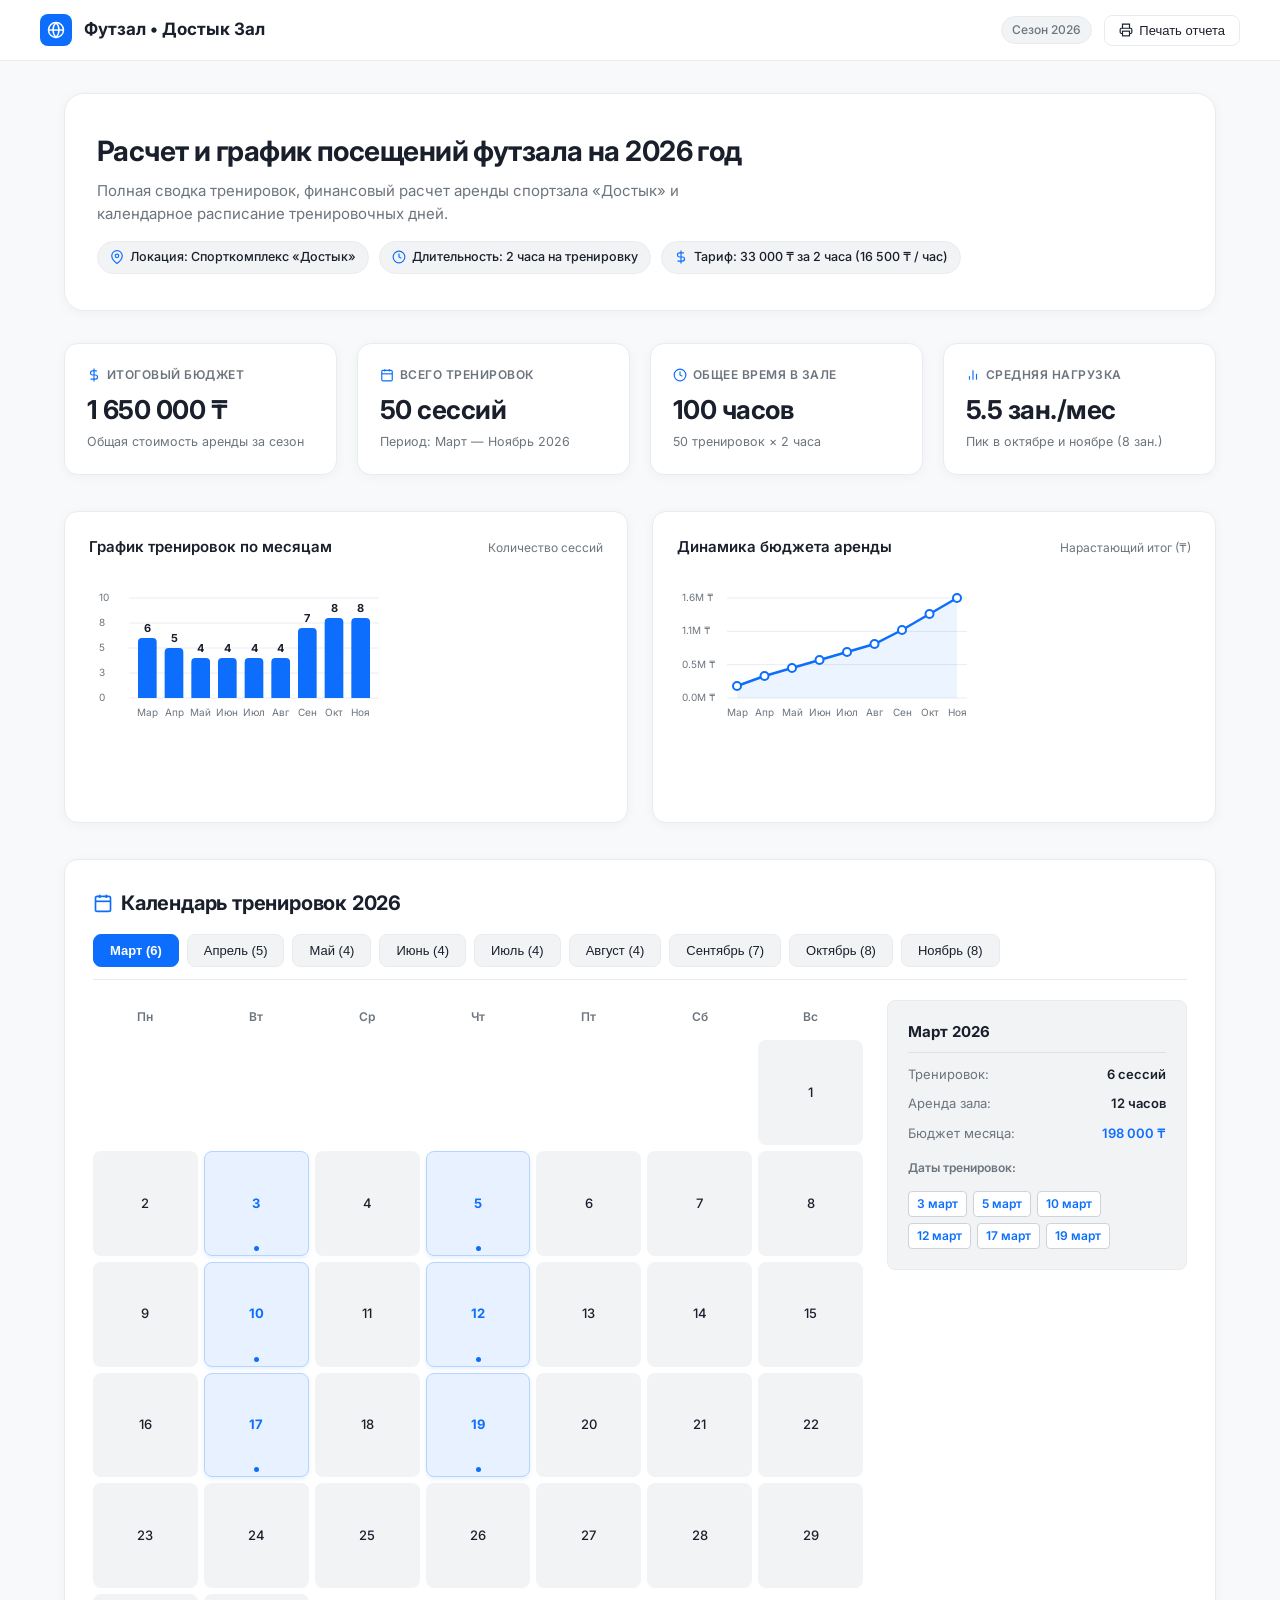
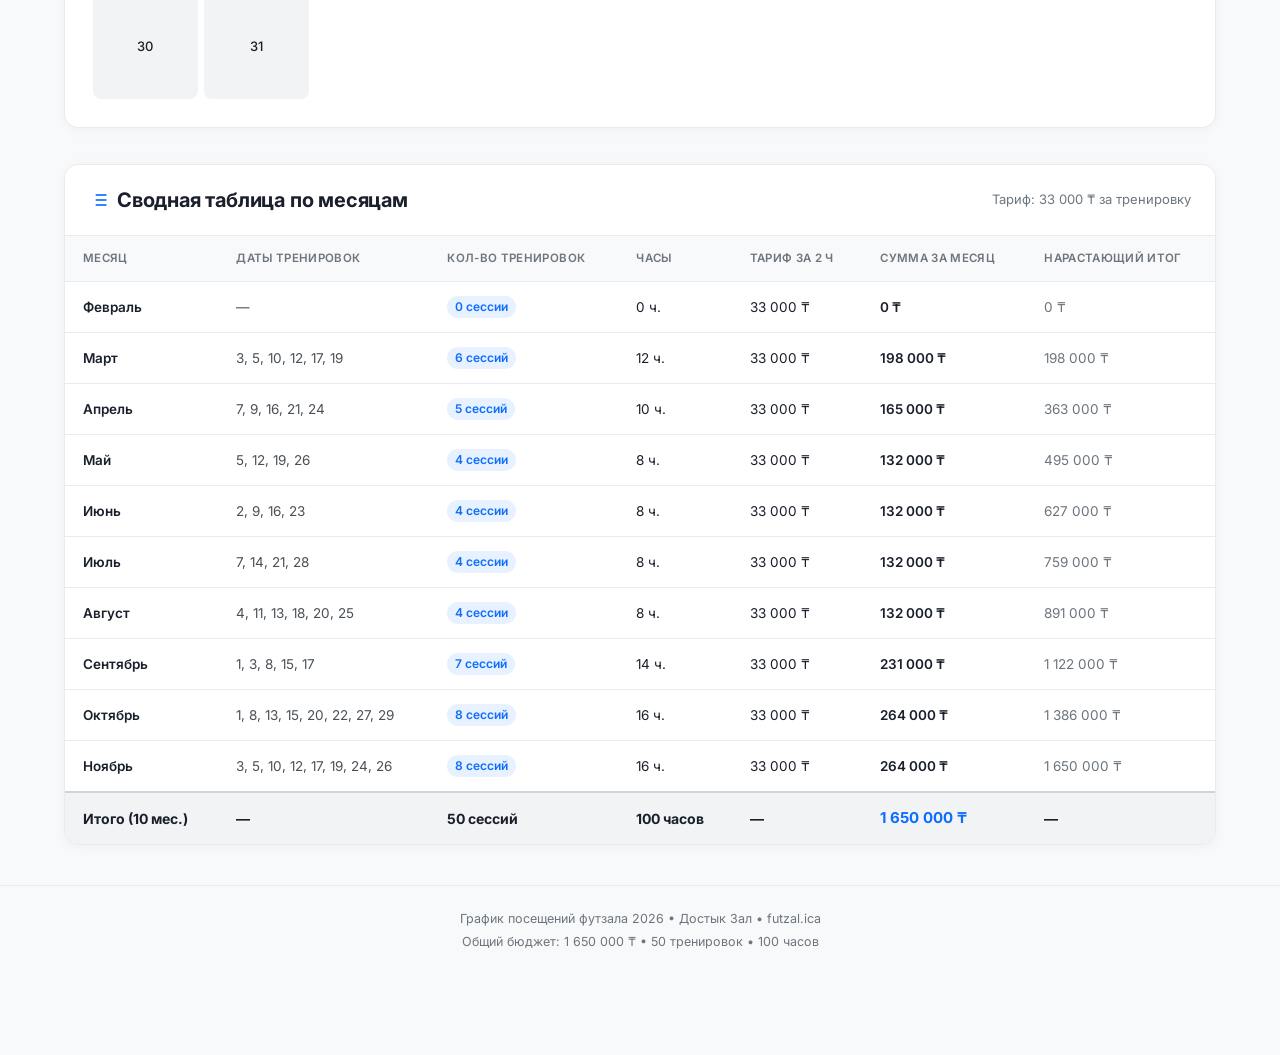
==== futzal-ica/index.html @ 817868c6 "feat: deploy futzal-ica dashboard and add real-time agent workload telemetry" ====
<!DOCTYPE html>
<html lang="ru">
<head>
  <meta charset="UTF-8">
  <meta name="viewport" content="width=device-width, initial-scale=1.0">
  <title>График и бюджет футзала • Зал «Достык» 2026</title>
  <link rel="preconnect" href="https://fonts.googleapis.com">
  <link rel="preconnect" href="https://fonts.gstatic.com" crossorigin>
  <link href="https://fonts.googleapis.com/css2?family=Inter:wght@400;500;600;700&display=swap" rel="stylesheet">
  <style>
    :root {
      --bg-page: #f8f9fa;
      --bg-card: #ffffff;
      --bg-subtle: #f1f3f5;
      --text-main: #1a1f2c;
      --text-muted: #6c757d;
      --border-color: #e9ecef;
      --accent-blue: #0d6efd;
      --accent-blue-hover: #0b5ed7;
      --accent-emerald: #198754;
      --accent-amber: #fd7e14;
      --radius-sm: 8px;
      --radius-md: 14px;
      --radius-lg: 20px;
      --shadow-card: 0 2px 12px rgba(0, 0, 0, 0.04);
      --shadow-hover: 0 8px 24px rgba(0, 0, 0, 0.08);
    }

    * {
      box-sizing: border-box;
      margin: 0;
      padding: 0;
    }

    body {
      font-family: 'Inter', -apple-system, BlinkMacSystemFont, "Segoe UI", Roboto, sans-serif;
      background-color: var(--bg-page);
      color: var(--text-main);
      line-height: 1.5;
      padding-bottom: 80px;
      -webkit-font-smoothing: antialiased;
    }

    /* Header Nav */
    .top-nav {
      background: rgba(255, 255, 255, 0.9);
      backdrop-filter: blur(16px);
      border-bottom: 1px solid var(--border-color);
      position: sticky;
      top: 0;
      z-index: 100;
      padding: 14px 24px;
    }

    .nav-container {
      max-width: 1200px;
      margin: 0 auto;
      display: flex;
      justify-content: space-between;
      align-items: center;
    }

    .nav-brand {
      display: flex;
      align-items: center;
      gap: 12px;
      text-decoration: none;
      color: var(--text-main);
      font-weight: 700;
      font-size: 17px;
    }

    .brand-icon {
      width: 32px;
      height: 32px;
      border-radius: var(--radius-sm);
      background: var(--accent-blue);
      color: white;
      display: flex;
      align-items: center;
      justify-content: center;
    }

    .brand-icon svg {
      width: 18px;
      height: 18px;
    }

    .nav-tag {
      font-size: 12px;
      background: var(--bg-subtle);
      border: 1px solid var(--border-color);
      padding: 4px 10px;
      border-radius: 9999px;
      color: var(--text-muted);
      font-weight: 500;
    }

    .btn-print {
      background: var(--bg-card);
      border: 1px solid var(--border-color);
      color: var(--text-main);
      padding: 7px 14px;
      border-radius: var(--radius-sm);
      font-size: 13px;
      font-weight: 500;
      cursor: pointer;
      display: flex;
      align-items: center;
      gap: 6px;
      transition: all 0.2s ease;
    }

    .btn-print:hover {
      background: var(--bg-subtle);
      border-color: #ced4da;
    }

    /* Container */
    .container {
      max-width: 1200px;
      margin: 32px auto 0;
      padding: 0 24px;
    }

    /* Hero Banner */
    .hero-banner {
      background: var(--bg-card);
      border: 1px solid var(--border-color);
      border-radius: var(--radius-lg);
      padding: 36px 32px;
      margin-bottom: 32px;
      box-shadow: var(--shadow-card);
      display: flex;
      justify-content: space-between;
      align-items: flex-start;
      flex-wrap: wrap;
      gap: 24px;
    }

    .hero-info h1 {
      font-size: 28px;
      font-weight: 700;
      letter-spacing: -0.02em;
      margin-bottom: 8px;
    }

    .hero-info p {
      color: var(--text-muted);
      font-size: 15px;
      max-width: 620px;
    }

    .meta-pills {
      display: flex;
      gap: 10px;
      margin-top: 16px;
      flex-wrap: wrap;
    }

    .meta-pill {
      font-size: 12.5px;
      background: var(--bg-subtle);
      border: 1px solid var(--border-color);
      padding: 6px 12px;
      border-radius: 9999px;
      display: flex;
      align-items: center;
      gap: 6px;
      font-weight: 500;
    }

    .meta-pill svg {
      width: 14px;
      height: 14px;
      color: var(--accent-blue);
    }

    /* KPI Summary Cards */
    .kpi-grid {
      display: grid;
      grid-template-columns: repeat(4, 1fr);
      gap: 20px;
      margin-bottom: 36px;
    }

    @media (max-width: 900px) {
      .kpi-grid {
        grid-template-columns: repeat(2, 1fr);
      }
    }

    @media (max-width: 520px) {
      .kpi-grid {
        grid-template-columns: 1fr;
      }
    }

    .kpi-card {
      background: var(--bg-card);
      border: 1px solid var(--border-color);
      border-radius: var(--radius-md);
      padding: 22px;
      box-shadow: var(--shadow-card);
      display: flex;
      flex-direction: column;
      justify-content: space-between;
    }

    .kpi-label {
      font-size: 12px;
      font-weight: 600;
      text-transform: uppercase;
      letter-spacing: 0.04em;
      color: var(--text-muted);
      margin-bottom: 6px;
      display: flex;
      align-items: center;
      gap: 6px;
    }

    .kpi-label svg {
      width: 14px;
      height: 14px;
      color: var(--accent-blue);
    }

    .kpi-val {
      font-size: 26px;
      font-weight: 700;
      color: var(--text-main);
      letter-spacing: -0.02em;
    }

    .kpi-sub {
      font-size: 12.5px;
      color: var(--text-muted);
      margin-top: 4px;
    }

    /* Section Headings */
    .section-title {
      font-size: 20px;
      font-weight: 700;
      letter-spacing: -0.01em;
      margin-bottom: 16px;
      display: flex;
      align-items: center;
      gap: 8px;
    }

    .section-title svg {
      width: 20px;
      height: 20px;
      color: var(--accent-blue);
    }

    /* Visual Analytics & Charts */
    .analytics-grid {
      display: grid;
      grid-template-columns: 1fr 1fr;
      gap: 24px;
      margin-bottom: 36px;
    }

    @media (max-width: 860px) {
      .analytics-grid {
        grid-template-columns: 1fr;
      }
    }

    .chart-card {
      background: var(--bg-card);
      border: 1px solid var(--border-color);
      border-radius: var(--radius-md);
      padding: 24px;
      box-shadow: var(--shadow-card);
    }

    .chart-head {
      display: flex;
      justify-content: space-between;
      align-items: baseline;
      margin-bottom: 20px;
    }

    .chart-head h3 {
      font-size: 15px;
      font-weight: 600;
    }

    .chart-head span {
      font-size: 12px;
      color: var(--text-muted);
    }

    /* Interactive Calendar View */
    .calendar-card {
      background: var(--bg-card);
      border: 1px solid var(--border-color);
      border-radius: var(--radius-md);
      padding: 28px;
      box-shadow: var(--shadow-card);
      margin-bottom: 36px;
    }

    .month-tabs {
      display: flex;
      gap: 8px;
      overflow-x: auto;
      padding-bottom: 12px;
      margin-bottom: 20px;
      border-bottom: 1px solid var(--border-color);
    }

    .month-tab-btn {
      background: var(--bg-subtle);
      border: 1px solid var(--border-color);
      padding: 8px 16px;
      border-radius: var(--radius-sm);
      font-size: 13px;
      font-weight: 500;
      color: var(--text-main);
      cursor: pointer;
      white-space: nowrap;
      transition: all 0.15s ease;
    }

    .month-tab-btn:hover {
      background: #e9ecef;
    }

    .month-tab-btn.active {
      background: var(--accent-blue);
      color: white;
      border-color: var(--accent-blue);
      font-weight: 600;
    }

    .month-overview {
      display: grid;
      grid-template-columns: 1fr 300px;
      gap: 24px;
      align-items: start;
    }

    @media (max-width: 860px) {
      .month-overview {
        grid-template-columns: 1fr;
      }
    }

    .cal-grid {
      display: grid;
      grid-template-columns: repeat(7, 1fr);
      gap: 6px;
      text-align: center;
    }

    .cal-day-header {
      font-size: 12px;
      font-weight: 600;
      color: var(--text-muted);
      padding: 8px 0;
    }

    .cal-cell {
      aspect-ratio: 1;
      border-radius: var(--radius-sm);
      display: flex;
      flex-direction: column;
      align-items: center;
      justify-content: center;
      font-size: 13px;
      font-weight: 500;
      border: 1px solid transparent;
      position: relative;
    }

    .cal-cell.empty {
      background: transparent;
      border: none;
    }

    .cal-cell.regular {
      background: var(--bg-subtle);
      color: var(--text-main);
    }

    .cal-cell.session {
      background: #e7f1ff;
      border-color: #b6d4fe;
      color: var(--accent-blue);
      font-weight: 700;
      cursor: pointer;
      box-shadow: 0 2px 4px rgba(13, 110, 253, 0.1);
    }

    .cal-cell.session::after {
      content: '';
      width: 5px;
      height: 5px;
      border-radius: 50%;
      background: var(--accent-blue);
      position: absolute;
      bottom: 4px;
    }

    .cal-cell.session:hover {
      background: var(--accent-blue);
      color: white;
    }

    .cal-cell.session:hover::after {
      background: white;
    }

    .month-details-sidebar {
      background: var(--bg-subtle);
      border: 1px solid var(--border-color);
      border-radius: var(--radius-sm);
      padding: 20px;
    }

    .sidebar-title {
      font-size: 15px;
      font-weight: 700;
      margin-bottom: 12px;
      padding-bottom: 8px;
      border-bottom: 1px solid #dee2e6;
    }

    .sidebar-metric {
      display: flex;
      justify-content: space-between;
      margin-bottom: 10px;
      font-size: 13px;
    }

    .sidebar-metric span.lbl {
      color: var(--text-muted);
    }

    .sidebar-metric span.val {
      font-weight: 600;
    }

    .dates-tag-cloud {
      display: flex;
      flex-wrap: wrap;
      gap: 6px;
      margin-top: 14px;
    }

    .date-badge {
      background: white;
      border: 1px solid #ced4da;
      font-size: 12px;
      font-weight: 600;
      padding: 3px 8px;
      border-radius: 4px;
      color: var(--accent-blue);
    }

    /* Detailed Table */
    .table-card {
      background: var(--bg-card);
      border: 1px solid var(--border-color);
      border-radius: var(--radius-md);
      box-shadow: var(--shadow-card);
      overflow-x: auto;
      margin-bottom: 40px;
    }

    .data-table {
      width: 100%;
      border-collapse: collapse;
      text-align: left;
      font-size: 13.5px;
    }

    .data-table th {
      background: #f8f9fa;
      padding: 14px 18px;
      font-weight: 600;
      color: var(--text-muted);
      border-bottom: 1px solid var(--border-color);
      text-transform: uppercase;
      font-size: 11.5px;
      letter-spacing: 0.03em;
    }

    .data-table td {
      padding: 14px 18px;
      border-bottom: 1px solid var(--border-color);
      color: var(--text-main);
    }

    .data-table tr:hover td {
      background: #fdfdfd;
    }

    .data-table tr.total-row td {
      background: #f1f3f5;
      font-weight: 700;
      font-size: 14px;
      border-top: 2px solid #ced4da;
      border-bottom: none;
    }

    .badge-month {
      font-weight: 600;
      color: var(--text-main);
    }

    .pill-count {
      display: inline-block;
      padding: 2px 8px;
      border-radius: 9999px;
      background: #e7f1ff;
      color: var(--accent-blue);
      font-weight: 600;
      font-size: 12px;
    }

    /* Footer */
    .page-footer {
      border-top: 1px solid var(--border-color);
      padding: 24px;
      text-align: center;
      font-size: 12.5px;
      color: var(--text-muted);
    }

    @media print {
      body {
        background: white;
        padding-bottom: 0;
      }
      .top-nav, .btn-print, .month-tabs {
        display: none !important;
      }
      .container {
        margin-top: 0;
        max-width: 100%;
        padding: 0;
      }
      .hero-banner, .kpi-card, .chart-card, .calendar-card, .table-card {
        box-shadow: none;
        border: 1px solid #ccc;
      }
    }
  </style>
</head>
<body>

  <!-- Top Navigation -->
  <header class="top-nav">
    <div class="nav-container">
      <div class="nav-brand">
        <div class="brand-icon">
          <svg viewBox="0 0 24 24" fill="none" stroke="currentColor" stroke-width="2">
            <circle cx="12" cy="12" r="10"></circle>
            <path d="M12 2a14.5 14.5 0 0 0 0 20 14.5 14.5 0 0 0 0-20"></path>
            <path d="M2 12h20"></path>
          </svg>
        </div>
        <span>Футзал • Достык Зал</span>
      </div>

      <div style="display: flex; gap: 12px; align-items: center;">
        <span class="nav-tag">Сезон 2026</span>
        <button class="btn-print" onclick="window.print()">
          <svg width="14" height="14" viewBox="0 0 24 24" fill="none" stroke="currentColor" stroke-width="2">
            <polyline points="6 9 6 2 18 2 18 9"></polyline>
            <path d="M6 18H4a2 2 0 0 1-2-2v-5a2 2 0 0 1 2-2h16a2 2 0 0 1 2 2v5a2 2 0 0 1-2 2h-2"></path>
            <rect x="6" y="14" width="12" height="8"></rect>
          </svg>
          Печать отчета
        </button>
      </div>
    </div>
  </header>

  <main class="container">

    <!-- Hero Banner -->
    <section class="hero-banner">
      <div class="hero-info">
        <h1>Расчет и график посещений футзала на 2026 год</h1>
        <p>Полная сводка тренировок, финансовый расчет аренды спортзала «Достык» и календарное расписание тренировочных дней.</p>
        
        <div class="meta-pills">
          <div class="meta-pill">
            <svg viewBox="0 0 24 24" fill="none" stroke="currentColor" stroke-width="2"><path d="M21 10c0 7-9 13-9 13s-9-6-9-13a9 9 0 0 1 18 0z"></path><circle cx="12" cy="10" r="3"></circle></svg>
            <span>Локация: Спорткомплекс «Достык»</span>
          </div>
          <div class="meta-pill">
            <svg viewBox="0 0 24 24" fill="none" stroke="currentColor" stroke-width="2"><circle cx="12" cy="12" r="10"></circle><polyline points="12 6 12 12 16 14"></polyline></svg>
            <span>Длительность: 2 часа на тренировку</span>
          </div>
          <div class="meta-pill">
            <svg viewBox="0 0 24 24" fill="none" stroke="currentColor" stroke-width="2"><line x1="12" y1="1" x2="12" y2="23"></line><path d="M17 5H9.5a3.5 3.5 0 0 0 0 7h5a3.5 3.5 0 0 1 0 7H6"></path></svg>
            <span>Тариф: 33 000 ₸ за 2 часа (16 500 ₸ / час)</span>
          </div>
        </div>
      </div>
    </section>

    <!-- Key Metrics Cards -->
    <section class="kpi-grid">
      <div class="kpi-card">
        <div class="kpi-label">
          <svg viewBox="0 0 24 24" fill="none" stroke="currentColor" stroke-width="2"><line x1="12" y1="1" x2="12" y2="23"></line><path d="M17 5H9.5a3.5 3.5 0 0 0 0 7h5a3.5 3.5 0 0 1 0 7H6"></path></svg>
          Итоговый бюджет
        </div>
        <div class="kpi-val">1 650 000 ₸</div>
        <div class="kpi-sub">Общая стоимость аренды за сезон</div>
      </div>

      <div class="kpi-card">
        <div class="kpi-label">
          <svg viewBox="0 0 24 24" fill="none" stroke="currentColor" stroke-width="2"><rect x="3" y="4" width="18" height="18" rx="2" ry="2"></rect><line x1="16" y1="2" x2="16" y2="6"></line><line x1="8" y1="2" x2="8" y2="6"></line><line x1="3" y1="10" x2="21" y2="10"></line></svg>
          Всего тренировок
        </div>
        <div class="kpi-val">50 сессий</div>
        <div class="kpi-sub">Период: Март — Ноябрь 2026</div>
      </div>

      <div class="kpi-card">
        <div class="kpi-label">
          <svg viewBox="0 0 24 24" fill="none" stroke="currentColor" stroke-width="2"><circle cx="12" cy="12" r="10"></circle><polyline points="12 6 12 12 16 14"></polyline></svg>
          Общее время в зале
        </div>
        <div class="kpi-val">100 часов</div>
        <div class="kpi-sub">50 тренировок × 2 часа</div>
      </div>

      <div class="kpi-card">
        <div class="kpi-label">
          <svg viewBox="0 0 24 24" fill="none" stroke="currentColor" stroke-width="2"><line x1="18" y1="20" x2="18" y2="10"></line><line x1="12" y1="20" x2="12" y2="4"></line><line x1="6" y1="20" x2="6" y2="14"></line></svg>
          Средняя нагрузка
        </div>
        <div class="kpi-val">5.5 зан./мес</div>
        <div class="kpi-sub">Пик в октябре и ноябре (8 зан.)</div>
      </div>
    </section>

    <!-- Visual Charts: Bar Chart of Sessions & Cumulative Budget -->
    <section class="analytics-grid">
      <div class="chart-card">
        <div class="chart-head">
          <h3>График тренировок по месяцам</h3>
          <span>Количество сессий</span>
        </div>
        <div style="height: 220px; position: relative;">
          <canvas id="sessionsChart"></canvas>
        </div>
      </div>

      <div class="chart-card">
        <div class="chart-head">
          <h3>Динамика бюджета аренды</h3>
          <span>Нарастающий итог (₸)</span>
        </div>
        <div style="height: 220px; position: relative;">
          <canvas id="budgetChart"></canvas>
        </div>
      </div>
    </section>

    <!-- Interactive Calendar Component -->
    <section class="calendar-card">
      <div class="section-title">
        <svg viewBox="0 0 24 24" fill="none" stroke="currentColor" stroke-width="2"><rect x="3" y="4" width="18" height="18" rx="2" ry="2"></rect><line x1="16" y1="2" x2="16" y2="6"></line><line x1="8" y1="2" x2="8" y2="6"></line><line x1="3" y1="10" x2="21" y2="10"></line></svg>
        Календарь тренировок 2026
      </div>

      <!-- Month Tabs -->
      <div class="month-tabs" id="monthTabs">
        <!-- Rendered by JS -->
      </div>

      <!-- Calendar Grid & Details -->
      <div class="month-overview">
        <div>
          <div class="cal-grid">
            <div class="cal-day-header">Пн</div>
            <div class="cal-day-header">Вт</div>
            <div class="cal-day-header">Ср</div>
            <div class="cal-day-header">Чт</div>
            <div class="cal-day-header">Пт</div>
            <div class="cal-day-header">Сб</div>
            <div class="cal-day-header">Вс</div>
          </div>
          <div class="cal-grid" id="calendarDaysGrid" style="margin-top: 6px;">
            <!-- Rendered by JS -->
          </div>
        </div>

        <div class="month-details-sidebar" id="monthSidebar">
          <!-- Rendered by JS -->
        </div>
      </div>
    </section>

    <!-- Comprehensive Monthly Table -->
    <section class="table-card">
      <div style="padding: 20px 24px; border-bottom: 1px solid var(--border-color); display: flex; justify-content: space-between; align-items: center;">
        <div class="section-title" style="margin-bottom: 0;">
          <svg viewBox="0 0 24 24" fill="none" stroke="currentColor" stroke-width="2"><line x1="8" y1="6" x2="21" y2="6"></line><line x1="8" y1="12" x2="21" y2="12"></line><line x1="8" y1="18" x2="21" y2="18"></line><line x1="3" y1="6" x2="3.01" y2="6"></line><line x1="3" y1="12" x2="3.01" y2="12"></line><line x1="3" y1="18" x2="3.01" y2="18"></line></svg>
          Сводная таблица по месяцам
        </div>
        <span style="font-size: 13px; color: var(--text-muted);">Тариф: 33 000 ₸ за тренировку</span>
      </div>

      <table class="data-table">
        <thead>
          <tr>
            <th>Месяц</th>
            <th>Даты тренировок</th>
            <th>Кол-во тренировок</th>
            <th>Часы</th>
            <th>Тариф за 2 ч</th>
            <th>Сумма за месяц</th>
            <th>Нарастающий итог</th>
          </tr>
        </thead>
        <tbody id="tableBody">
          <!-- Rendered by JS -->
        </tbody>
      </table>
    </section>

  </main>

  <footer class="page-footer">
    <div>График посещений футзала 2026 • Достык Зал • futzal.ica</div>
    <div style="margin-top: 4px;">Общий бюджет: 1 650 000 ₸ • 50 тренировок • 100 часов</div>
  </footer>

  <!-- Simple Native Canvas Chart Renderer (Zero External Dependencies) -->
  <script>
    // Data definition exactly from the provided CSV
    const FUTZAL_DATA = [
      { id: 'feb', name: 'Февраль', year: 2026, monthIdx: 1, sessions: 0, cost: 0, days: [] },
      { id: 'mar', name: 'Март', year: 2026, monthIdx: 2, sessions: 6, cost: 198000, days: [3, 5, 10, 12, 17, 19] },
      { id: 'apr', name: 'Апрель', year: 2026, monthIdx: 3, sessions: 5, cost: 165000, days: [7, 9, 16, 21, 24] },
      { id: 'may', name: 'Май', year: 2026, monthIdx: 4, sessions: 4, cost: 132000, days: [5, 12, 19, 26] },
      { id: 'jun', name: 'Июнь', year: 2026, monthIdx: 5, sessions: 4, cost: 132000, days: [2, 9, 16, 23] },
      { id: 'jul', name: 'Июль', year: 2026, monthIdx: 6, sessions: 4, cost: 132000, days: [7, 14, 21, 28] },
      { id: 'aug', name: 'Август', year: 2026, monthIdx: 7, sessions: 4, cost: 132000, days: [4, 11, 13, 18, 20, 25], note: '4 тренировки по расчету (6 дат в графике)' },
      { id: 'sep', name: 'Сентябрь', year: 2026, monthIdx: 8, sessions: 7, cost: 231000, days: [1, 3, 8, 15, 17], note: '7 тренировок по расчету' },
      { id: 'oct', name: 'Октябрь', year: 2026, monthIdx: 9, sessions: 8, cost: 264000, days: [1, 8, 13, 15, 20, 22, 27, 29] },
      { id: 'nov', name: 'Ноябрь', year: 2026, monthIdx: 10, sessions: 8, cost: 264000, days: [3, 5, 10, 12, 17, 19, 24, 26] }
    ];

    let activeMonthId = 'mar';

    // 1. Render Table
    function renderTable() {
      const tbody = document.getElementById('tableBody');
      tbody.innerHTML = '';
      let cumulative = 0;
      let totalSessions = 0;

      FUTZAL_DATA.forEach(row => {
        cumulative += row.cost;
        totalSessions += row.sessions;
        const hours = row.sessions * 2;
        const daysText = row.days.length > 0 ? row.days.join(', ') : '—';

        const tr = document.createElement('tr');
        tr.innerHTML = `
          <td><span class="badge-month">${row.name}</span></td>
          <td style="color: #495057;">${daysText}</td>
          <td><span class="pill-count">${row.sessions} ${row.sessions === 1 ? 'сессия' : (row.sessions >= 5 ? 'сессий' : 'сессии')}</span></td>
          <td>${hours} ч.</td>
          <td>33 000 ₸</td>
          <td style="font-weight: 600;">${row.cost.toLocaleString('ru-RU')} ₸</td>
          <td style="color: var(--text-muted);">${cumulative.toLocaleString('ru-RU')} ₸</td>
        `;
        tbody.appendChild(tr);
      });

      // Total row
      const trTotal = document.createElement('tr');
      trTotal.className = 'total-row';
      trTotal.innerHTML = `
        <td>Итого (10 мес.)</td>
        <td>—</td>
        <td>${totalSessions} сессий</td>
        <td>${totalSessions * 2} часов</td>
        <td>—</td>
        <td style="color: var(--accent-blue); font-size: 15px;">${cumulative.toLocaleString('ru-RU')} ₸</td>
        <td>—</td>
      `;
      tbody.appendChild(trTotal);
    }

    // 2. Render Month Tabs & Calendar
    function renderMonthTabs() {
      const container = document.getElementById('monthTabs');
      container.innerHTML = '';

      FUTZAL_DATA.filter(m => m.id !== 'feb').forEach(m => {
        const btn = document.createElement('button');
        btn.className = `month-tab-btn ${m.id === activeMonthId ? 'active' : ''}`;
        btn.innerText = `${m.name} (${m.sessions})`;
        btn.onclick = () => selectMonth(m.id);
        container.appendChild(btn);
      });
    }

    function selectMonth(id) {
      activeMonthId = id;
      renderMonthTabs();
      renderCalendar();
    }

    function renderCalendar() {
      const monthData = FUTZAL_DATA.find(m => m.id === activeMonthId);
      if (!monthData) return;

      const grid = document.getElementById('calendarDaysGrid');
      grid.innerHTML = '';

      const year = monthData.year;
      const monthIdx = monthData.monthIdx;

      const firstDay = new Date(year, monthIdx, 1);
      const lastDay = new Date(year, monthIdx + 1, 0);
      const daysInMonth = lastDay.getDate();

      // In JS: Sunday is 0, Monday is 1... adjust to Monday=0
      let startDayOfWeek = firstDay.getDay() - 1;
      if (startDayOfWeek === -1) startDayOfWeek = 6;

      // Empty lead cells
      for (let i = 0; i < startDayOfWeek; i++) {
        const empty = document.createElement('div');
        empty.className = 'cal-cell empty';
        grid.appendChild(empty);
      }

      // Day cells
      for (let d = 1; d <= daysInMonth; d++) {
        const cell = document.createElement('div');
        const isSession = monthData.days.includes(d);

        if (isSession) {
          cell.className = 'cal-cell session';
          cell.title = `${d} ${monthData.name}: Тренировка (2 часа, Достык зал)`;
        } else {
          cell.className = 'cal-cell regular';
        }
        cell.innerText = d;
        grid.appendChild(cell);
      }

      // Sidebar Details
      const sidebar = document.getElementById('monthSidebar');
      sidebar.innerHTML = `
        <div class="sidebar-title">${monthData.name} 2026</div>
        <div class="sidebar-metric">
          <span class="lbl">Тренировок:</span>
          <span class="val">${monthData.sessions} сессий</span>
        </div>
        <div class="sidebar-metric">
          <span class="lbl">Аренда зала:</span>
          <span class="val">${(monthData.sessions * 2)} часов</span>
        </div>
        <div class="sidebar-metric">
          <span class="lbl">Бюджет месяца:</span>
          <span class="val" style="color: var(--accent-blue);">${monthData.cost.toLocaleString('ru-RU')} ₸</span>
        </div>
        ${monthData.note ? `<div style="font-size: 11.5px; color: var(--accent-amber); margin-top: 6px;">* ${monthData.note}</div>` : ''}

        <div style="font-size: 12px; font-weight: 600; margin-top: 16px; color: var(--text-muted);">Даты тренировок:</div>
        <div class="dates-tag-cloud">
          ${monthData.days.map(d => `<span class="date-badge">${d} ${monthData.name.toLowerCase()}</span>`).join('')}
        </div>
      `;
    }

    // 3. Native Canvas Chart Implementation
    function drawCharts() {
      // Sessions Bar Chart
      const sCanvas = document.getElementById('sessionsChart');
      const sCtx = sCanvas.getContext('2d');
      const sDpr = window.devicePixelRatio || 1;
      const sRect = sCanvas.getBoundingClientRect();
      sCanvas.width = sRect.width * sDpr;
      sCanvas.height = sRect.height * sDpr;
      sCtx.scale(sDpr, sDpr);

      const sW = sRect.width;
      const sH = sRect.height;
      const monthsActive = FUTZAL_DATA.filter(m => m.id !== 'feb');

      const barW = (sW - 60) / monthsActive.length;
      const maxSessions = 10;

      sCtx.clearRect(0, 0, sW, sH);

      // Grid lines
      sCtx.strokeStyle = '#e9ecef';
      sCtx.lineWidth = 1;
      for (let i = 0; i <= 4; i++) {
        const y = 20 + (sH - 50) * (i / 4);
        sCtx.beginPath();
        sCtx.moveTo(40, y);
        sCtx.lineTo(sW - 10, y);
        sCtx.stroke();

        sCtx.fillStyle = '#6c757d';
        sCtx.font = '10px Inter, sans-serif';
        sCtx.fillText((10 - i * 2.5).toFixed(0), 10, y + 3);
      }

      // Draw Bars
      monthsActive.forEach((m, idx) => {
        const x = 45 + idx * barW + barW * 0.15;
        const bWidth = barW * 0.7;
        const barHeight = (m.sessions / maxSessions) * (sH - 50);
        const y = sH - 30 - barHeight;

        // Bar
        sCtx.fillStyle = '#0d6efd';
        sCtx.beginPath();
        sCtx.roundRect(x, y, bWidth, barHeight, [4, 4, 0, 0]);
        sCtx.fill();

        // Label count
        sCtx.fillStyle = '#1a1f2c';
        sCtx.font = 'bold 11px Inter, sans-serif';
        sCtx.textAlign = 'center';
        sCtx.fillText(m.sessions, x + bWidth / 2, y - 6);

        // Label Month
        sCtx.fillStyle = '#6c757d';
        sCtx.font = '10px Inter, sans-serif';
        sCtx.fillText(m.name.slice(0, 3), x + bWidth / 2, sH - 12);
      });

      // Budget Cumulative Line Chart
      const bCanvas = document.getElementById('budgetChart');
      const bCtx = bCanvas.getContext('2d');
      const bRect = bCanvas.getBoundingClientRect();
      bCanvas.width = bRect.width * sDpr;
      bCanvas.height = bRect.height * sDpr;
      bCtx.scale(sDpr, sDpr);

      const bW = bRect.width;
      const bH = bRect.height;
      bCtx.clearRect(0, 0, bW, bH);

      // Grid
      bCtx.strokeStyle = '#e9ecef';
      bCtx.lineWidth = 1;
      for (let i = 0; i <= 3; i++) {
        const y = 20 + (bH - 50) * (i / 3);
        bCtx.beginPath();
        bCtx.moveTo(50, y);
        bCtx.lineTo(bW - 10, y);
        bCtx.stroke();

        bCtx.fillStyle = '#6c757d';
        bCtx.font = '10px Inter, sans-serif';
        const val = ((1.65 * (3 - i) / 3)).toFixed(1);
        bCtx.fillText(val + 'M ₸', 5, y + 3);
      }

      let cum = 0;
      const points = [];
      monthsActive.forEach((m, idx) => {
        cum += m.cost;
        const x = 60 + idx * ((bW - 80) / (monthsActive.length - 1));
        const y = bH - 30 - (cum / 1650000) * (bH - 50);
        points.push({ x, y, cum, name: m.name });
      });

      // Fill Area
      bCtx.beginPath();
      bCtx.moveTo(points[0].x, bH - 30);
      points.forEach(p => bCtx.lineTo(p.x, p.y));
      bCtx.lineTo(points[points.length - 1].x, bH - 30);
      bCtx.closePath();
      bCtx.fillStyle = 'rgba(13, 110, 253, 0.08)';
      bCtx.fill();

      // Stroke Line
      bCtx.beginPath();
      points.forEach((p, idx) => {
        if (idx === 0) bCtx.moveTo(p.x, p.y);
        else bCtx.lineTo(p.x, p.y);
      });
      bCtx.strokeStyle = '#0d6efd';
      bCtx.lineWidth = 2.5;
      bCtx.stroke();

      // Points
      points.forEach(p => {
        bCtx.beginPath();
        bCtx.arc(p.x, p.y, 4, 0, Math.PI * 2);
        bCtx.fillStyle = '#ffffff';
        bCtx.fill();
        bCtx.strokeStyle = '#0d6efd';
        bCtx.lineWidth = 2;
        bCtx.stroke();

        bCtx.fillStyle = '#6c757d';
        bCtx.font = '10px Inter, sans-serif';
        bCtx.textAlign = 'center';
        bCtx.fillText(p.name.slice(0, 3), p.x, bH - 12);
      });
    }

    // Init
    renderTable();
    renderMonthTabs();
    renderCalendar();
    window.addEventListener('load', drawCharts);
    window.addEventListener('resize', drawCharts);
  </script>
</body>
</html>
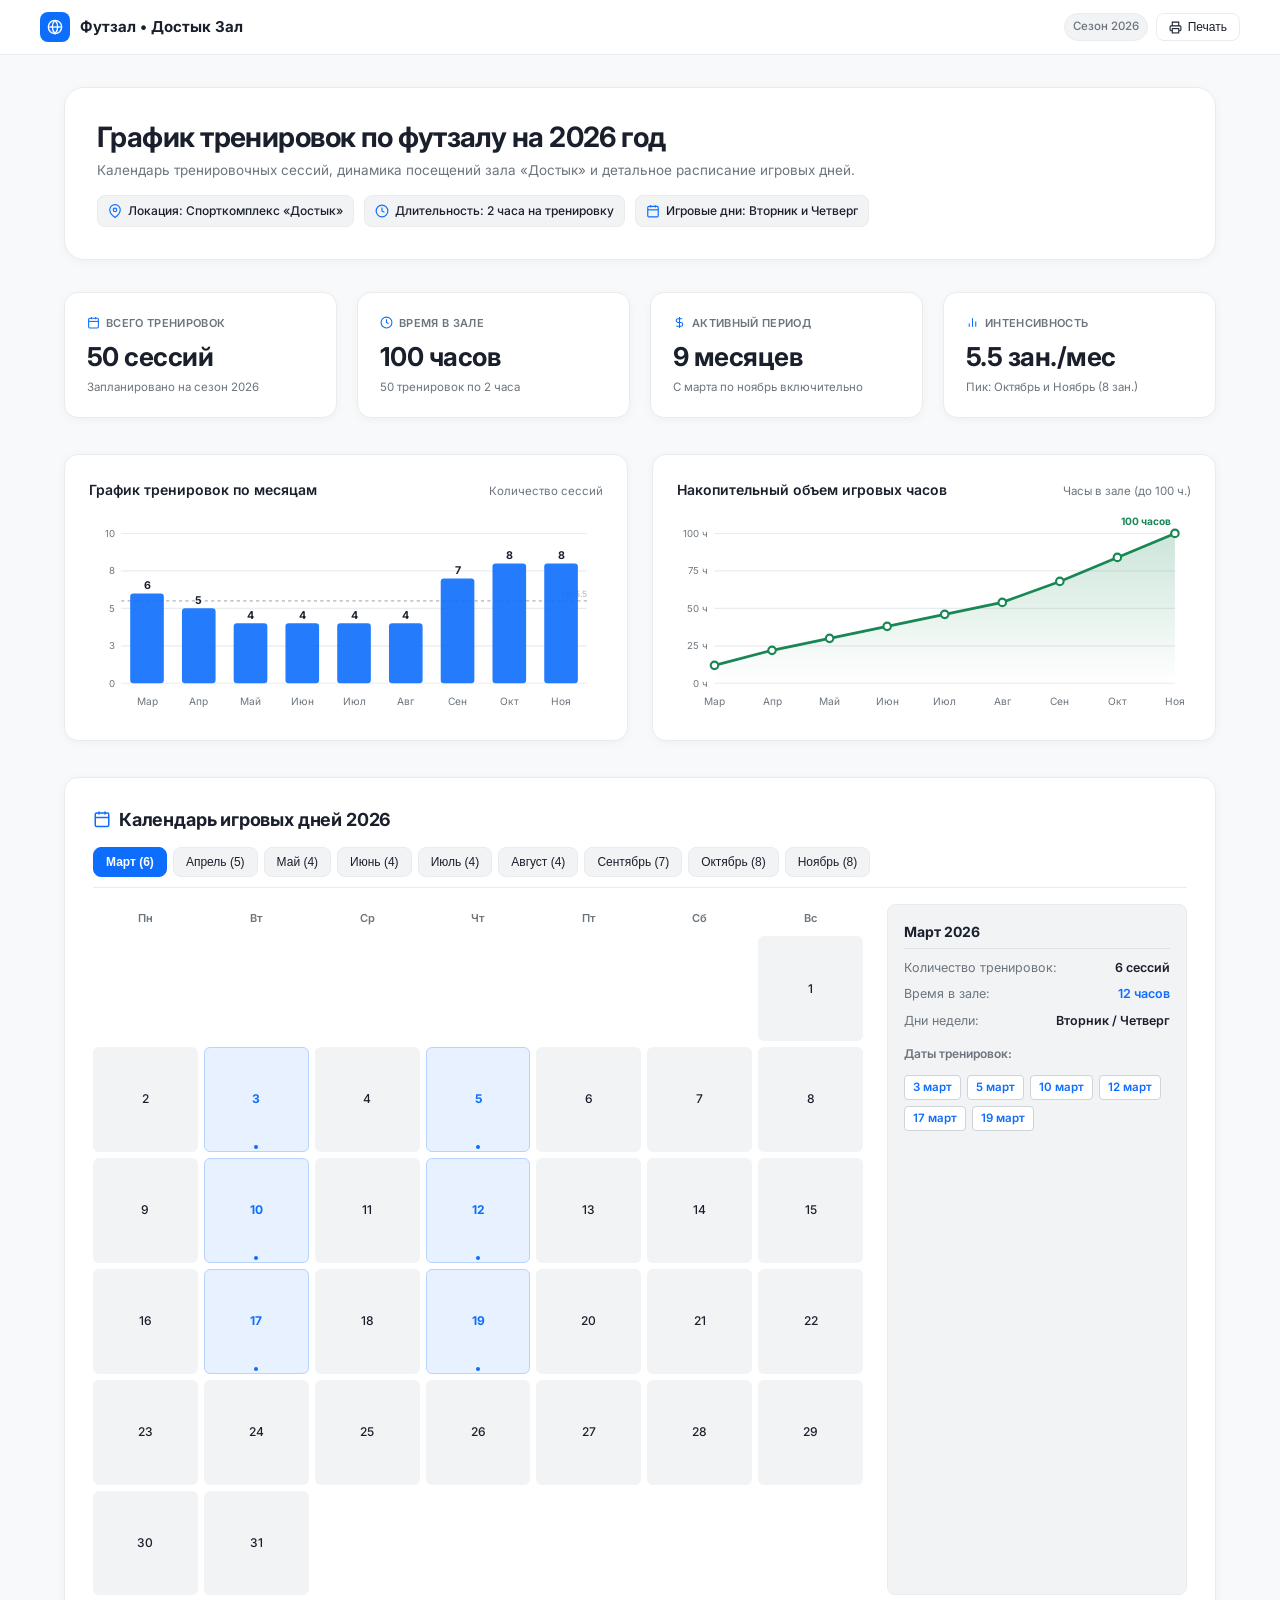
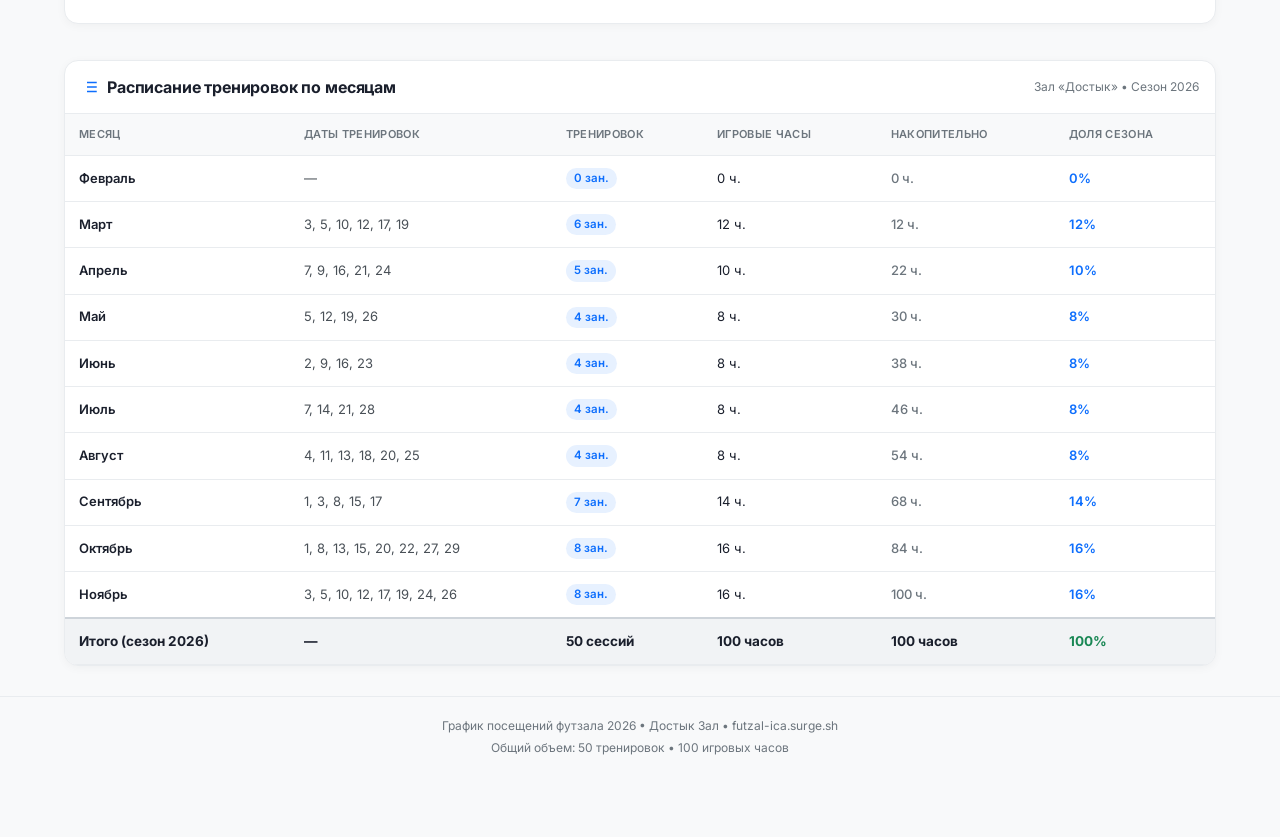
==== commit ca52d056: "refactor(futzal): remove financial sums, make charts mobile-responsive SVG, and focus on sports sche" ====
--- a/futzal-ica/index.html
+++ b/futzal-ica/index.html
@@ -2,8 +2,8 @@
 <html lang="ru">
 <head>
   <meta charset="UTF-8">
-  <meta name="viewport" content="width=device-width, initial-scale=1.0">
-  <title>График и бюджет футзала • Зал «Достык» 2026</title>
+  <meta name="viewport" content="width=device-width, initial-scale=1.0, maximum-scale=1.0, user-scalable=no">
+  <title>График тренировок футзала • Зал «Достык» 2026</title>
   <link rel="preconnect" href="https://fonts.googleapis.com">
   <link rel="preconnect" href="https://fonts.gstatic.com" crossorigin>
   <link href="https://fonts.googleapis.com/css2?family=Inter:wght@400;500;600;700&display=swap" rel="stylesheet">
@@ -22,8 +22,8 @@
       --radius-sm: 8px;
       --radius-md: 14px;
       --radius-lg: 20px;
-      --shadow-card: 0 2px 12px rgba(0, 0, 0, 0.04);
-      --shadow-hover: 0 8px 24px rgba(0, 0, 0, 0.08);
+      --shadow-card: 0 2px 10px rgba(0, 0, 0, 0.04);
+      --shadow-hover: 0 6px 20px rgba(0, 0, 0, 0.08);
     }
 
     * {
@@ -37,19 +37,20 @@
       background-color: var(--bg-page);
       color: var(--text-main);
       line-height: 1.5;
-      padding-bottom: 80px;
+      padding-bottom: 60px;
       -webkit-font-smoothing: antialiased;
     }
 
-    /* Header Nav */
+    /* Top Nav */
     .top-nav {
-      background: rgba(255, 255, 255, 0.9);
+      background: rgba(255, 255, 255, 0.95);
       backdrop-filter: blur(16px);
+      -webkit-backdrop-filter: blur(16px);
       border-bottom: 1px solid var(--border-color);
       position: sticky;
       top: 0;
       z-index: 100;
-      padding: 14px 24px;
+      padding: 12px 16px;
     }
 
     .nav-container {
@@ -58,112 +59,142 @@
       display: flex;
       justify-content: space-between;
       align-items: center;
+      gap: 10px;
     }
 
     .nav-brand {
       display: flex;
       align-items: center;
-      gap: 12px;
+      gap: 10px;
       text-decoration: none;
       color: var(--text-main);
       font-weight: 700;
-      font-size: 17px;
+      font-size: 15px;
+      white-space: nowrap;
     }
 
     .brand-icon {
-      width: 32px;
-      height: 32px;
+      width: 30px;
+      height: 30px;
       border-radius: var(--radius-sm);
       background: var(--accent-blue);
       color: white;
       display: flex;
       align-items: center;
       justify-content: center;
+      flex-shrink: 0;
     }
 
     .brand-icon svg {
-      width: 18px;
-      height: 18px;
+      width: 16px;
+      height: 16px;
+    }
+
+    .nav-actions {
+      display: flex;
+      gap: 8px;
+      align-items: center;
     }
 
     .nav-tag {
-      font-size: 12px;
+      font-size: 11.5px;
       background: var(--bg-subtle);
       border: 1px solid var(--border-color);
-      padding: 4px 10px;
+      padding: 4px 8px;
       border-radius: 9999px;
       color: var(--text-muted);
       font-weight: 500;
+      white-space: nowrap;
     }
 
     .btn-print {
       background: var(--bg-card);
       border: 1px solid var(--border-color);
       color: var(--text-main);
-      padding: 7px 14px;
+      padding: 6px 12px;
       border-radius: var(--radius-sm);
-      font-size: 13px;
+      font-size: 12px;
       font-weight: 500;
       cursor: pointer;
       display: flex;
       align-items: center;
       gap: 6px;
-      transition: all 0.2s ease;
-    }
-
-    .btn-print:hover {
-      background: var(--bg-subtle);
-      border-color: #ced4da;
-    }
-
-    /* Container */
+      white-space: nowrap;
+    }
+
+    /* Main Container */
     .container {
       max-width: 1200px;
-      margin: 32px auto 0;
-      padding: 0 24px;
+      margin: 20px auto 0;
+      padding: 0 16px;
+    }
+
+    @media (min-width: 768px) {
+      .container {
+        margin-top: 32px;
+        padding: 0 24px;
+      }
     }
 
     /* Hero Banner */
     .hero-banner {
       background: var(--bg-card);
       border: 1px solid var(--border-color);
-      border-radius: var(--radius-lg);
-      padding: 36px 32px;
-      margin-bottom: 32px;
+      border-radius: var(--radius-md);
+      padding: 20px 18px;
+      margin-bottom: 24px;
       box-shadow: var(--shadow-card);
-      display: flex;
-      justify-content: space-between;
-      align-items: flex-start;
-      flex-wrap: wrap;
-      gap: 24px;
+    }
+
+    @media (min-width: 768px) {
+      .hero-banner {
+        border-radius: var(--radius-lg);
+        padding: 32px;
+        margin-bottom: 32px;
+      }
     }
 
     .hero-info h1 {
-      font-size: 28px;
+      font-size: 20px;
       font-weight: 700;
       letter-spacing: -0.02em;
-      margin-bottom: 8px;
+      margin-bottom: 6px;
+      line-height: 1.25;
+    }
+
+    @media (min-width: 768px) {
+      .hero-info h1 {
+        font-size: 28px;
+      }
     }
 
     .hero-info p {
       color: var(--text-muted);
-      font-size: 15px;
-      max-width: 620px;
+      font-size: 13.5px;
+      line-height: 1.45;
     }
 
     .meta-pills {
       display: flex;
-      gap: 10px;
-      margin-top: 16px;
-      flex-wrap: wrap;
+      flex-direction: column;
+      gap: 8px;
+      margin-top: 14px;
+    }
+
+    @media (min-width: 640px) {
+      .meta-pills {
+        flex-direction: row;
+        flex-wrap: wrap;
+        gap: 10px;
+      }
     }
 
     .meta-pill {
-      font-size: 12.5px;
+      font-size: 12px;
       background: var(--bg-subtle);
       border: 1px solid var(--border-color);
-      padding: 6px 12px;
-      border-radius: 9999px;
+      padding: 6px 10px;
+      border-radius: var(--radius-sm);
       display: flex;
       align-items: center;
       gap: 6px;
@@ -174,25 +205,22 @@
       width: 14px;
       height: 14px;
       color: var(--accent-blue);
+      flex-shrink: 0;
     }
 
     /* KPI Summary Cards */
     .kpi-grid {
       display: grid;
-      grid-template-columns: repeat(4, 1fr);
-      gap: 20px;
-      margin-bottom: 36px;
-    }
-
-    @media (max-width: 900px) {
+      grid-template-columns: repeat(2, 1fr);
+      gap: 12px;
+      margin-bottom: 24px;
+    }
+
+    @media (min-width: 900px) {
       .kpi-grid {
-        grid-template-columns: repeat(2, 1fr);
-      }
-    }
-
-    @media (max-width: 520px) {
-      .kpi-grid {
-        grid-template-columns: 1fr;
+        grid-template-columns: repeat(4, 1fr);
+        gap: 20px;
+        margin-bottom: 36px;
       }
     }
 
@@ -200,18 +228,24 @@
       background: var(--bg-card);
       border: 1px solid var(--border-color);
       border-radius: var(--radius-md);
-      padding: 22px;
+      padding: 16px 14px;
       box-shadow: var(--shadow-card);
       display: flex;
       flex-direction: column;
       justify-content: space-between;
     }
 
+    @media (min-width: 768px) {
+      .kpi-card {
+        padding: 22px;
+      }
+    }
+
     .kpi-label {
-      font-size: 12px;
+      font-size: 11px;
       font-weight: 600;
       text-transform: uppercase;
-      letter-spacing: 0.04em;
+      letter-spacing: 0.03em;
       color: var(--text-muted);
       margin-bottom: 6px;
       display: flex;
@@ -220,52 +254,63 @@
     }
 
     .kpi-label svg {
-      width: 14px;
-      height: 14px;
+      width: 13px;
+      height: 13px;
       color: var(--accent-blue);
+      flex-shrink: 0;
     }
 
     .kpi-val {
-      font-size: 26px;
+      font-size: 18px;
       font-weight: 700;
       color: var(--text-main);
       letter-spacing: -0.02em;
     }
 
+    @media (min-width: 768px) {
+      .kpi-val {
+        font-size: 26px;
+      }
+    }
+
     .kpi-sub {
-      font-size: 12.5px;
+      font-size: 11.5px;
       color: var(--text-muted);
       margin-top: 4px;
+      line-height: 1.3;
     }
 
     /* Section Headings */
     .section-title {
-      font-size: 20px;
+      font-size: 18px;
       font-weight: 700;
       letter-spacing: -0.01em;
-      margin-bottom: 16px;
+      margin-bottom: 14px;
       display: flex;
       align-items: center;
       gap: 8px;
     }
 
     .section-title svg {
-      width: 20px;
-      height: 20px;
+      width: 18px;
+      height: 18px;
       color: var(--accent-blue);
-    }
-
-    /* Visual Analytics & Charts */
+      flex-shrink: 0;
+    }
+
+    /* Visual Analytics & SVG Vector Charts (100% Adaptive) */
     .analytics-grid {
       display: grid;
-      grid-template-columns: 1fr 1fr;
-      gap: 24px;
-      margin-bottom: 36px;
-    }
-
-    @media (max-width: 860px) {
+      grid-template-columns: 1fr;
+      gap: 16px;
+      margin-bottom: 24px;
+    }
+
+    @media (min-width: 860px) {
       .analytics-grid {
-        grid-template-columns: 1fr;
+        grid-template-columns: 1fr 1fr;
+        gap: 24px;
+        margin-bottom: 36px;
       }
     }
 
@@ -273,25 +318,46 @@
       background: var(--bg-card);
       border: 1px solid var(--border-color);
       border-radius: var(--radius-md);
-      padding: 24px;
+      padding: 16px 14px;
       box-shadow: var(--shadow-card);
+      overflow: hidden;
+    }
+
+    @media (min-width: 768px) {
+      .chart-card {
+        padding: 24px;
+      }
     }
 
     .chart-head {
       display: flex;
       justify-content: space-between;
       align-items: baseline;
-      margin-bottom: 20px;
+      margin-bottom: 12px;
+      gap: 8px;
     }
 
     .chart-head h3 {
-      font-size: 15px;
+      font-size: 14px;
       font-weight: 600;
+      color: var(--text-main);
     }
 
     .chart-head span {
-      font-size: 12px;
+      font-size: 11.5px;
       color: var(--text-muted);
+    }
+
+    .chart-svg-container {
+      width: 100%;
+      position: relative;
+    }
+
+    .chart-svg {
+      width: 100%;
+      height: auto;
+      display: block;
+      overflow: visible;
     }
 
     /* Interactive Calendar View */
@@ -299,35 +365,41 @@
       background: var(--bg-card);
       border: 1px solid var(--border-color);
       border-radius: var(--radius-md);
-      padding: 28px;
+      padding: 18px 14px;
       box-shadow: var(--shadow-card);
-      margin-bottom: 36px;
+      margin-bottom: 24px;
+    }
+
+    @media (min-width: 768px) {
+      .calendar-card {
+        padding: 28px;
+        margin-bottom: 36px;
+      }
     }
 
     .month-tabs {
       display: flex;
-      gap: 8px;
+      gap: 6px;
       overflow-x: auto;
-      padding-bottom: 12px;
-      margin-bottom: 20px;
+      padding-bottom: 10px;
+      margin-bottom: 16px;
       border-bottom: 1px solid var(--border-color);
+      -webkit-overflow-scrolling: touch;
+      scrollbar-width: thin;
     }
 
     .month-tab-btn {
       background: var(--bg-subtle);
       border: 1px solid var(--border-color);
-      padding: 8px 16px;
+      padding: 7px 12px;
       border-radius: var(--radius-sm);
-      font-size: 13px;
+      font-size: 12px;
       font-weight: 500;
       color: var(--text-main);
       cursor: pointer;
       white-space: nowrap;
+      flex-shrink: 0;
       transition: all 0.15s ease;
-    }
-
-    .month-tab-btn:hover {
-      background: #e9ecef;
     }
 
     .month-tab-btn.active {
@@ -339,47 +411,51 @@
 
     .month-overview {
       display: grid;
-      grid-template-columns: 1fr 300px;
-      gap: 24px;
-      align-items: start;
-    }
-
-    @media (max-width: 860px) {
+      grid-template-columns: 1fr;
+      gap: 18px;
+    }
+
+    @media (min-width: 860px) {
       .month-overview {
-        grid-template-columns: 1fr;
+        grid-template-columns: 1fr 300px;
+        gap: 24px;
       }
     }
 
     .cal-grid {
       display: grid;
       grid-template-columns: repeat(7, 1fr);
-      gap: 6px;
+      gap: 4px;
       text-align: center;
     }
 
+    @media (min-width: 480px) {
+      .cal-grid {
+        gap: 6px;
+      }
+    }
+
     .cal-day-header {
-      font-size: 12px;
+      font-size: 11px;
       font-weight: 600;
       color: var(--text-muted);
-      padding: 8px 0;
+      padding: 6px 0;
     }
 
     .cal-cell {
       aspect-ratio: 1;
-      border-radius: var(--radius-sm);
+      border-radius: 6px;
       display: flex;
       flex-direction: column;
       align-items: center;
       justify-content: center;
-      font-size: 13px;
+      font-size: 12px;
       font-weight: 500;
-      border: 1px solid transparent;
       position: relative;
     }
 
     .cal-cell.empty {
       background: transparent;
-      border: none;
     }
 
     .cal-cell.regular {
@@ -389,52 +465,42 @@
 
     .cal-cell.session {
       background: #e7f1ff;
-      border-color: #b6d4fe;
+      border: 1px solid #b6d4fe;
       color: var(--accent-blue);
       font-weight: 700;
       cursor: pointer;
-      box-shadow: 0 2px 4px rgba(13, 110, 253, 0.1);
     }
 
     .cal-cell.session::after {
       content: '';
-      width: 5px;
-      height: 5px;
+      width: 4px;
+      height: 4px;
       border-radius: 50%;
       background: var(--accent-blue);
       position: absolute;
-      bottom: 4px;
-    }
-
-    .cal-cell.session:hover {
-      background: var(--accent-blue);
-      color: white;
-    }
-
-    .cal-cell.session:hover::after {
-      background: white;
+      bottom: 2px;
     }
 
     .month-details-sidebar {
       background: var(--bg-subtle);
       border: 1px solid var(--border-color);
       border-radius: var(--radius-sm);
-      padding: 20px;
+      padding: 16px;
     }
 
     .sidebar-title {
-      font-size: 15px;
+      font-size: 14px;
       font-weight: 700;
-      margin-bottom: 12px;
-      padding-bottom: 8px;
+      margin-bottom: 10px;
+      padding-bottom: 6px;
       border-bottom: 1px solid #dee2e6;
     }
 
     .sidebar-metric {
       display: flex;
       justify-content: space-between;
-      margin-bottom: 10px;
-      font-size: 13px;
+      margin-bottom: 8px;
+      font-size: 12.5px;
     }
 
     .sidebar-metric span.lbl {
@@ -449,63 +515,77 @@
       display: flex;
       flex-wrap: wrap;
       gap: 6px;
-      margin-top: 14px;
+      margin-top: 12px;
     }
 
     .date-badge {
       background: white;
       border: 1px solid #ced4da;
-      font-size: 12px;
+      font-size: 11.5px;
       font-weight: 600;
       padding: 3px 8px;
       border-radius: 4px;
       color: var(--accent-blue);
     }
 
-    /* Detailed Table */
+    /* Detailed Table (Responsive Swipe) */
     .table-card {
       background: var(--bg-card);
       border: 1px solid var(--border-color);
       border-radius: var(--radius-md);
       box-shadow: var(--shadow-card);
+      margin-bottom: 30px;
+      overflow: hidden;
+    }
+
+    .table-head-bar {
+      padding: 14px 16px;
+      border-bottom: 1px solid var(--border-color);
+      display: flex;
+      justify-content: space-between;
+      align-items: center;
+      flex-wrap: wrap;
+      gap: 6px;
+    }
+
+    .table-scroll-container {
+      width: 100%;
       overflow-x: auto;
-      margin-bottom: 40px;
+      -webkit-overflow-scrolling: touch;
     }
 
     .data-table {
       width: 100%;
+      min-width: 580px;
       border-collapse: collapse;
       text-align: left;
-      font-size: 13.5px;
+      font-size: 13px;
     }
 
     .data-table th {
       background: #f8f9fa;
-      padding: 14px 18px;
+      padding: 12px 14px;
       font-weight: 600;
       color: var(--text-muted);
       border-bottom: 1px solid var(--border-color);
       text-transform: uppercase;
-      font-size: 11.5px;
+      font-size: 11px;
       letter-spacing: 0.03em;
+      white-space: nowrap;
     }
 
     .data-table td {
-      padding: 14px 18px;
+      padding: 12px 14px;
       border-bottom: 1px solid var(--border-color);
       color: var(--text-main);
-    }
-
-    .data-table tr:hover td {
-      background: #fdfdfd;
+      white-space: nowrap;
     }
 
     .data-table tr.total-row td {
       background: #f1f3f5;
       font-weight: 700;
-      font-size: 14px;
+      font-size: 13.5px;
       border-top: 2px solid #ced4da;
-      border-bottom: none;
     }
 
     .badge-month {
@@ -520,44 +600,49 @@
       background: #e7f1ff;
       color: var(--accent-blue);
       font-weight: 600;
-      font-size: 12px;
+      font-size: 11.5px;
+    }
+
+    .mobile-scroll-hint {
+      display: block;
+      font-size: 11.5px;
+      color: var(--text-muted);
+      padding: 8px 16px;
+      background: #fafafa;
+      border-top: 1px solid var(--border-color);
+      text-align: right;
+    }
+
+    @media (min-width: 768px) {
+      .mobile-scroll-hint {
+        display: none;
+      }
     }
 
     /* Footer */
     .page-footer {
       border-top: 1px solid var(--border-color);
-      padding: 24px;
+      padding: 20px 16px;
       text-align: center;
-      font-size: 12.5px;
+      font-size: 12px;
       color: var(--text-muted);
+      line-height: 1.5;
     }
 
     @media print {
-      body {
-        background: white;
-        padding-bottom: 0;
-      }
-      .top-nav, .btn-print, .month-tabs {
-        display: none !important;
-      }
-      .container {
-        margin-top: 0;
-        max-width: 100%;
-        padding: 0;
-      }
-      .hero-banner, .kpi-card, .chart-card, .calendar-card, .table-card {
-        box-shadow: none;
-        border: 1px solid #ccc;
-      }
+      body { background: white; padding-bottom: 0; }
+      .top-nav, .btn-print, .month-tabs, .mobile-scroll-hint { display: none !important; }
+      .container { margin: 0; max-width: 100%; padding: 0; }
+      .hero-banner, .kpi-card, .chart-card, .calendar-card, .table-card { box-shadow: none; border: 1px solid #ccc; }
     }
   </style>
 </head>
 <body>
 
-  <!-- Top Navigation -->
+  <!-- Navigation Bar -->
   <header class="top-nav">
     <div class="nav-container">
-      <div class="nav-brand">
+      <a href="#" class="nav-brand">
         <div class="brand-icon">
           <svg viewBox="0 0 24 24" fill="none" stroke="currentColor" stroke-width="2">
             <circle cx="12" cy="12" r="10"></circle>
@@ -566,17 +651,17 @@
           </svg>
         </div>
         <span>Футзал • Достык Зал</span>
-      </div>
-
-      <div style="display: flex; gap: 12px; align-items: center;">
+      </a>
+
+      <div class="nav-actions">
         <span class="nav-tag">Сезон 2026</span>
         <button class="btn-print" onclick="window.print()">
-          <svg width="14" height="14" viewBox="0 0 24 24" fill="none" stroke="currentColor" stroke-width="2">
+          <svg width="13" height="13" viewBox="0 0 24 24" fill="none" stroke="currentColor" stroke-width="2">
             <polyline points="6 9 6 2 18 2 18 9"></polyline>
             <path d="M6 18H4a2 2 0 0 1-2-2v-5a2 2 0 0 1 2-2h16a2 2 0 0 1 2 2v5a2 2 0 0 1-2 2h-2"></path>
             <rect x="6" y="14" width="12" height="8"></rect>
           </svg>
-          Печать отчета
+          Печать
         </button>
       </div>
     </div>
@@ -587,8 +672,8 @@
     <!-- Hero Banner -->
     <section class="hero-banner">
       <div class="hero-info">
-        <h1>Расчет и график посещений футзала на 2026 год</h1>
-        <p>Полная сводка тренировок, финансовый расчет аренды спортзала «Достык» и календарное расписание тренировочных дней.</p>
+        <h1>График тренировок по футзалу на 2026 год</h1>
+        <p>Календарь тренировочных сессий, динамика посещений зала «Достык» и детальное расписание игровых дней.</p>
         
         <div class="meta-pills">
           <div class="meta-pill">
@@ -600,71 +685,73 @@
             <span>Длительность: 2 часа на тренировку</span>
           </div>
           <div class="meta-pill">
-            <svg viewBox="0 0 24 24" fill="none" stroke="currentColor" stroke-width="2"><line x1="12" y1="1" x2="12" y2="23"></line><path d="M17 5H9.5a3.5 3.5 0 0 0 0 7h5a3.5 3.5 0 0 1 0 7H6"></path></svg>
-            <span>Тариф: 33 000 ₸ за 2 часа (16 500 ₸ / час)</span>
+            <svg viewBox="0 0 24 24" fill="none" stroke="currentColor" stroke-width="2"><rect x="3" y="4" width="18" height="18" rx="2" ry="2"></rect><line x1="16" y1="2" x2="16" y2="6"></line><line x1="8" y1="2" x2="8" y2="6"></line><line x1="3" y1="10" x2="21" y2="10"></line></svg>
+            <span>Игровые дни: Вторник и Четверг</span>
           </div>
         </div>
       </div>
     </section>
 
-    <!-- Key Metrics Cards -->
+    <!-- Key Metrics Cards (Zero Money, Pure Sports Information) -->
     <section class="kpi-grid">
-      <div class="kpi-card">
-        <div class="kpi-label">
-          <svg viewBox="0 0 24 24" fill="none" stroke="currentColor" stroke-width="2"><line x1="12" y1="1" x2="12" y2="23"></line><path d="M17 5H9.5a3.5 3.5 0 0 0 0 7h5a3.5 3.5 0 0 1 0 7H6"></path></svg>
-          Итоговый бюджет
-        </div>
-        <div class="kpi-val">1 650 000 ₸</div>
-        <div class="kpi-sub">Общая стоимость аренды за сезон</div>
-      </div>
-
       <div class="kpi-card">
         <div class="kpi-label">
           <svg viewBox="0 0 24 24" fill="none" stroke="currentColor" stroke-width="2"><rect x="3" y="4" width="18" height="18" rx="2" ry="2"></rect><line x1="16" y1="2" x2="16" y2="6"></line><line x1="8" y1="2" x2="8" y2="6"></line><line x1="3" y1="10" x2="21" y2="10"></line></svg>
           Всего тренировок
         </div>
         <div class="kpi-val">50 сессий</div>
-        <div class="kpi-sub">Период: Март — Ноябрь 2026</div>
+        <div class="kpi-sub">Запланировано на сезон 2026</div>
       </div>
 
       <div class="kpi-card">
         <div class="kpi-label">
           <svg viewBox="0 0 24 24" fill="none" stroke="currentColor" stroke-width="2"><circle cx="12" cy="12" r="10"></circle><polyline points="12 6 12 12 16 14"></polyline></svg>
-          Общее время в зале
+          Время в зале
         </div>
         <div class="kpi-val">100 часов</div>
-        <div class="kpi-sub">50 тренировок × 2 часа</div>
+        <div class="kpi-sub">50 тренировок по 2 часа</div>
+      </div>
+
+      <div class="kpi-card">
+        <div class="kpi-label">
+          <svg viewBox="0 0 24 24" fill="none" stroke="currentColor" stroke-width="2"><path d="M12 2v20M17 5H9.5a3.5 3.5 0 0 0 0 7h5a3.5 3.5 0 0 1 0 7H6"></path></svg>
+          Активный период
+        </div>
+        <div class="kpi-val">9 месяцев</div>
+        <div class="kpi-sub">С марта по ноябрь включительно</div>
       </div>
 
       <div class="kpi-card">
         <div class="kpi-label">
           <svg viewBox="0 0 24 24" fill="none" stroke="currentColor" stroke-width="2"><line x1="18" y1="20" x2="18" y2="10"></line><line x1="12" y1="20" x2="12" y2="4"></line><line x1="6" y1="20" x2="6" y2="14"></line></svg>
-          Средняя нагрузка
+          Интенсивность
         </div>
         <div class="kpi-val">5.5 зан./мес</div>
-        <div class="kpi-sub">Пик в октябре и ноябре (8 зан.)</div>
+        <div class="kpi-sub">Пик: Октябрь и Ноябрь (8 зан.)</div>
       </div>
     </section>
 
-    <!-- Visual Charts: Bar Chart of Sessions & Cumulative Budget -->
+    <!-- Visual Analytics: 100% Adaptive Inline Vector SVG Charts -->
     <section class="analytics-grid">
+      <!-- 1. Monthly Sessions Bar Chart -->
       <div class="chart-card">
         <div class="chart-head">
           <h3>График тренировок по месяцам</h3>
           <span>Количество сессий</span>
         </div>
-        <div style="height: 220px; position: relative;">
-          <canvas id="sessionsChart"></canvas>
-        </div>
-      </div>
-
+        <div class="chart-svg-container" id="sessionsSvgContainer">
+          <!-- Rendered as responsive SVG -->
+        </div>
+      </div>
+
+      <!-- 2. Cumulative Training Hours Chart -->
       <div class="chart-card">
         <div class="chart-head">
-          <h3>Динамика бюджета аренды</h3>
-          <span>Нарастающий итог (₸)</span>
-        </div>
-        <div style="height: 220px; position: relative;">
-          <canvas id="budgetChart"></canvas>
+          <h3>Накопительный объем игровых часов</h3>
+          <span>Часы в зале (до 100 ч.)</span>
+        </div>
+        <div class="chart-svg-container" id="hoursSvgContainer">
+          <!-- Rendered as responsive SVG -->
         </div>
       </div>
     </section>
@@ -673,7 +760,7 @@
     <section class="calendar-card">
       <div class="section-title">
         <svg viewBox="0 0 24 24" fill="none" stroke="currentColor" stroke-width="2"><rect x="3" y="4" width="18" height="18" rx="2" ry="2"></rect><line x1="16" y1="2" x2="16" y2="6"></line><line x1="8" y1="2" x2="8" y2="6"></line><line x1="3" y1="10" x2="21" y2="10"></line></svg>
-        Календарь тренировок 2026
+        Календарь игровых дней 2026
       </div>
 
       <!-- Month Tabs -->
@@ -693,7 +780,7 @@
             <div class="cal-day-header">Сб</div>
             <div class="cal-day-header">Вс</div>
           </div>
-          <div class="cal-grid" id="calendarDaysGrid" style="margin-top: 6px;">
+          <div class="cal-grid" id="calendarDaysGrid" style="margin-top: 4px;">
             <!-- Rendered by JS -->
           </div>
         </div>
@@ -704,81 +791,84 @@
       </div>
     </section>
 
-    <!-- Comprehensive Monthly Table -->
+    <!-- Detailed Table -->
     <section class="table-card">
-      <div style="padding: 20px 24px; border-bottom: 1px solid var(--border-color); display: flex; justify-content: space-between; align-items: center;">
-        <div class="section-title" style="margin-bottom: 0;">
+      <div class="table-head-bar">
+        <div class="section-title" style="margin-bottom: 0; font-size: 16px;">
           <svg viewBox="0 0 24 24" fill="none" stroke="currentColor" stroke-width="2"><line x1="8" y1="6" x2="21" y2="6"></line><line x1="8" y1="12" x2="21" y2="12"></line><line x1="8" y1="18" x2="21" y2="18"></line><line x1="3" y1="6" x2="3.01" y2="6"></line><line x1="3" y1="12" x2="3.01" y2="12"></line><line x1="3" y1="18" x2="3.01" y2="18"></line></svg>
-          Сводная таблица по месяцам
-        </div>
-        <span style="font-size: 13px; color: var(--text-muted);">Тариф: 33 000 ₸ за тренировку</span>
-      </div>
-
-      <table class="data-table">
-        <thead>
-          <tr>
-            <th>Месяц</th>
-            <th>Даты тренировок</th>
-            <th>Кол-во тренировок</th>
-            <th>Часы</th>
-            <th>Тариф за 2 ч</th>
-            <th>Сумма за месяц</th>
-            <th>Нарастающий итог</th>
-          </tr>
-        </thead>
-        <tbody id="tableBody">
-          <!-- Rendered by JS -->
-        </tbody>
-      </table>
+          Расписание тренировок по месяцам
+        </div>
+        <span style="font-size: 12px; color: var(--text-muted);">Зал «Достык» • Сезон 2026</span>
+      </div>
+
+      <div class="table-scroll-container">
+        <table class="data-table">
+          <thead>
+            <tr>
+              <th>Месяц</th>
+              <th>Даты тренировок</th>
+              <th>Тренировок</th>
+              <th>Игровые часы</th>
+              <th>Накопительно</th>
+              <th>Доля сезона</th>
+            </tr>
+          </thead>
+          <tbody id="tableBody">
+            <!-- Rendered by JS -->
+          </tbody>
+        </table>
+      </div>
+      <div class="mobile-scroll-hint">
+        Прокручивайте таблицу вправо для просмотра всех колонок ➔
+      </div>
     </section>
 
   </main>
 
   <footer class="page-footer">
-    <div>График посещений футзала 2026 • Достык Зал • futzal.ica</div>
-    <div style="margin-top: 4px;">Общий бюджет: 1 650 000 ₸ • 50 тренировок • 100 часов</div>
+    <div>График посещений футзала 2026 • Достык Зал • futzal-ica.surge.sh</div>
+    <div style="margin-top: 4px;">Общий объем: 50 тренировок • 100 игровых часов</div>
   </footer>
 
-  <!-- Simple Native Canvas Chart Renderer (Zero External Dependencies) -->
   <script>
-    // Data definition exactly from the provided CSV
+    // Pure Athletic & Calendar Data (No Currency, No Prices)
     const FUTZAL_DATA = [
-      { id: 'feb', name: 'Февраль', year: 2026, monthIdx: 1, sessions: 0, cost: 0, days: [] },
-      { id: 'mar', name: 'Март', year: 2026, monthIdx: 2, sessions: 6, cost: 198000, days: [3, 5, 10, 12, 17, 19] },
-      { id: 'apr', name: 'Апрель', year: 2026, monthIdx: 3, sessions: 5, cost: 165000, days: [7, 9, 16, 21, 24] },
-      { id: 'may', name: 'Май', year: 2026, monthIdx: 4, sessions: 4, cost: 132000, days: [5, 12, 19, 26] },
-      { id: 'jun', name: 'Июнь', year: 2026, monthIdx: 5, sessions: 4, cost: 132000, days: [2, 9, 16, 23] },
-      { id: 'jul', name: 'Июль', year: 2026, monthIdx: 6, sessions: 4, cost: 132000, days: [7, 14, 21, 28] },
-      { id: 'aug', name: 'Август', year: 2026, monthIdx: 7, sessions: 4, cost: 132000, days: [4, 11, 13, 18, 20, 25], note: '4 тренировки по расчету (6 дат в графике)' },
-      { id: 'sep', name: 'Сентябрь', year: 2026, monthIdx: 8, sessions: 7, cost: 231000, days: [1, 3, 8, 15, 17], note: '7 тренировок по расчету' },
-      { id: 'oct', name: 'Октябрь', year: 2026, monthIdx: 9, sessions: 8, cost: 264000, days: [1, 8, 13, 15, 20, 22, 27, 29] },
-      { id: 'nov', name: 'Ноябрь', year: 2026, monthIdx: 10, sessions: 8, cost: 264000, days: [3, 5, 10, 12, 17, 19, 24, 26] }
+      { id: 'feb', name: 'Февраль', year: 2026, monthIdx: 1, sessions: 0, days: [] },
+      { id: 'mar', name: 'Март', year: 2026, monthIdx: 2, sessions: 6, days: [3, 5, 10, 12, 17, 19] },
+      { id: 'apr', name: 'Апрель', year: 2026, monthIdx: 3, sessions: 5, days: [7, 9, 16, 21, 24] },
+      { id: 'may', name: 'Май', year: 2026, monthIdx: 4, sessions: 4, days: [5, 12, 19, 26] },
+      { id: 'jun', name: 'Июнь', year: 2026, monthIdx: 5, sessions: 4, days: [2, 9, 16, 23] },
+      { id: 'jul', name: 'Июль', year: 2026, monthIdx: 6, sessions: 4, days: [7, 14, 21, 28] },
+      { id: 'aug', name: 'Август', year: 2026, monthIdx: 7, sessions: 4, days: [4, 11, 13, 18, 20, 25], note: '4 тренировки в плане (6 дат в графике)' },
+      { id: 'sep', name: 'Сентябрь', year: 2026, monthIdx: 8, sessions: 7, days: [1, 3, 8, 15, 17], note: '7 тренировок в плане' },
+      { id: 'oct', name: 'Октябрь', year: 2026, monthIdx: 9, sessions: 8, days: [1, 8, 13, 15, 20, 22, 27, 29] },
+      { id: 'nov', name: 'Ноябрь', year: 2026, monthIdx: 10, sessions: 8, days: [3, 5, 10, 12, 17, 19, 24, 26] }
     ];
 
     let activeMonthId = 'mar';
 
-    // 1. Render Table
+    // 1. Render Table without any money columns
     function renderTable() {
       const tbody = document.getElementById('tableBody');
       tbody.innerHTML = '';
-      let cumulative = 0;
+      let cumulativeHours = 0;
       let totalSessions = 0;
 
       FUTZAL_DATA.forEach(row => {
-        cumulative += row.cost;
+        const hours = row.sessions * 2;
+        cumulativeHours += hours;
         totalSessions += row.sessions;
-        const hours = row.sessions * 2;
         const daysText = row.days.length > 0 ? row.days.join(', ') : '—';
+        const percent = totalSessions > 0 ? ((row.sessions / 50) * 100).toFixed(0) : 0;
 
         const tr = document.createElement('tr');
         tr.innerHTML = `
           <td><span class="badge-month">${row.name}</span></td>
           <td style="color: #495057;">${daysText}</td>
-          <td><span class="pill-count">${row.sessions} ${row.sessions === 1 ? 'сессия' : (row.sessions >= 5 ? 'сессий' : 'сессии')}</span></td>
+          <td><span class="pill-count">${row.sessions} зан.</span></td>
           <td>${hours} ч.</td>
-          <td>33 000 ₸</td>
-          <td style="font-weight: 600;">${row.cost.toLocaleString('ru-RU')} ₸</td>
-          <td style="color: var(--text-muted);">${cumulative.toLocaleString('ru-RU')} ₸</td>
+          <td style="color: var(--text-muted); font-weight: 500;">${cumulativeHours} ч.</td>
+          <td style="color: var(--accent-blue); font-weight: 600;">${percent}%</td>
         `;
         tbody.appendChild(tr);
       });
@@ -787,13 +877,12 @@
       const trTotal = document.createElement('tr');
       trTotal.className = 'total-row';
       trTotal.innerHTML = `
-        <td>Итого (10 мес.)</td>
+        <td>Итого (сезон 2026)</td>
         <td>—</td>
         <td>${totalSessions} сессий</td>
         <td>${totalSessions * 2} часов</td>
-        <td>—</td>
-        <td style="color: var(--accent-blue); font-size: 15px;">${cumulative.toLocaleString('ru-RU')} ₸</td>
-        <td>—</td>
+        <td>100 часов</td>
+        <td style="color: var(--accent-emerald);">100%</td>
       `;
       tbody.appendChild(trTotal);
     }
@@ -832,7 +921,6 @@
       const lastDay = new Date(year, monthIdx + 1, 0);
       const daysInMonth = lastDay.getDate();
 
-      // In JS: Sunday is 0, Monday is 1... adjust to Monday=0
       let startDayOfWeek = firstDay.getDay() - 1;
       if (startDayOfWeek === -1) startDayOfWeek = 6;
 
@@ -863,165 +951,166 @@
       sidebar.innerHTML = `
         <div class="sidebar-title">${monthData.name} 2026</div>
         <div class="sidebar-metric">
-          <span class="lbl">Тренировок:</span>
+          <span class="lbl">Количество тренировок:</span>
           <span class="val">${monthData.sessions} сессий</span>
         </div>
         <div class="sidebar-metric">
-          <span class="lbl">Аренда зала:</span>
-          <span class="val">${(monthData.sessions * 2)} часов</span>
+          <span class="lbl">Время в зале:</span>
+          <span class="val" style="color: var(--accent-blue);">${(monthData.sessions * 2)} часов</span>
         </div>
         <div class="sidebar-metric">
-          <span class="lbl">Бюджет месяца:</span>
-          <span class="val" style="color: var(--accent-blue);">${monthData.cost.toLocaleString('ru-RU')} ₸</span>
+          <span class="lbl">Дни недели:</span>
+          <span class="val">Вторник / Четверг</span>
         </div>
         ${monthData.note ? `<div style="font-size: 11.5px; color: var(--accent-amber); margin-top: 6px;">* ${monthData.note}</div>` : ''}
 
-        <div style="font-size: 12px; font-weight: 600; margin-top: 16px; color: var(--text-muted);">Даты тренировок:</div>
+        <div style="font-size: 12px; font-weight: 600; margin-top: 14px; color: var(--text-muted);">Даты тренировок:</div>
         <div class="dates-tag-cloud">
           ${monthData.days.map(d => `<span class="date-badge">${d} ${monthData.name.toLowerCase()}</span>`).join('')}
         </div>
       `;
     }
 
-    // 3. Native Canvas Chart Implementation
-    function drawCharts() {
-      // Sessions Bar Chart
-      const sCanvas = document.getElementById('sessionsChart');
-      const sCtx = sCanvas.getContext('2d');
-      const sDpr = window.devicePixelRatio || 1;
-      const sRect = sCanvas.getBoundingClientRect();
-      sCanvas.width = sRect.width * sDpr;
-      sCanvas.height = sRect.height * sDpr;
-      sCtx.scale(sDpr, sDpr);
-
-      const sW = sRect.width;
-      const sH = sRect.height;
+    // 3. Ultra-Responsive SVG Vector Charts (Sessions and Cumulative Hours)
+    function renderSvgCharts() {
       const monthsActive = FUTZAL_DATA.filter(m => m.id !== 'feb');
 
-      const barW = (sW - 60) / monthsActive.length;
-      const maxSessions = 10;
-
-      sCtx.clearRect(0, 0, sW, sH);
-
+      // --- CHART 1: SESSIONS BAR CHART ---
+      const sContainer = document.getElementById('sessionsSvgContainer');
+      const vbW = 480;
+      const vbH = 190;
+      const padL = 30;
+      const padR = 15;
+      const padT = 20;
+      const padB = 30;
+      const chartW = vbW - padL - padR;
+      const chartH = vbH - padT - padB;
+      const colW = chartW / monthsActive.length;
+
+      let barsHtml = '';
       // Grid lines
-      sCtx.strokeStyle = '#e9ecef';
-      sCtx.lineWidth = 1;
+      for (let s = 0; s <= 10; s += 2.5) {
+        const y = padT + chartH - (s / 10) * chartH;
+        barsHtml += `
+          <line x1="${padL}" y1="${y}" x2="${vbW - padR}" y2="${y}" stroke="#e9ecef" stroke-width="1" />
+          <text x="${padL - 6}" y="${y + 3}" fill="#6c757d" font-size="9" text-anchor="end" font-family="Inter, sans-serif">${s.toFixed(0)}</text>
+        `;
+      }
+
+      // Average dashed line at 5.5
+      const avgY = padT + chartH - (5.5 / 10) * chartH;
+      barsHtml += `
+        <line x1="${padL}" y1="${avgY}" x2="${vbW - padR}" y2="${avgY}" stroke="#adb5bd" stroke-width="1" stroke-dasharray="3,3" />
+        <text x="${vbW - padR}" y="${avgY - 4}" fill="#adb5bd" font-size="8" text-anchor="end" font-family="Inter, sans-serif">ср. 5.5</text>
+      `;
+
+      // Bars
+      monthsActive.forEach((m, i) => {
+        const bW = colW * 0.65;
+        const x = padL + i * colW + (colW - bW) / 2;
+        const bH = (m.sessions / 10) * chartH;
+        const y = padT + chartH - bH;
+
+        barsHtml += `
+          <g class="bar-group" style="cursor: pointer;">
+            <rect x="${x}" y="${y}" width="${bW}" height="${bH}" rx="3" fill="#0d6efd" opacity="0.9" />
+            <text x="${x + bW / 2}" y="${y - 4}" fill="#1a1f2c" font-size="10" font-weight="700" text-anchor="middle" font-family="Inter, sans-serif">${m.sessions}</text>
+            <text x="${x + bW / 2}" y="${vbH - 10}" fill="#6c757d" font-size="9.5" text-anchor="middle" font-family="Inter, sans-serif">${m.name.slice(0, 3)}</text>
+          </g>
+        `;
+      });
+
+      sContainer.innerHTML = `
+        <svg class="chart-svg" viewBox="0 0 ${vbW} ${vbH}" preserveAspectRatio="xMidYMid meet">
+          ${barsHtml}
+        </svg>
+      `;
+
+
+      // --- CHART 2: CUMULATIVE TRAINING HOURS (0 -> 100 Hours) ---
+      const hContainer = document.getElementById('hoursSvgContainer');
+      const hVbW = 480;
+      const hVbH = 190;
+      const hPadL = 35;
+      const hPadR = 15;
+      const hPadT = 20;
+      const hPadB = 30;
+      const hChartW = hVbW - hPadL - hPadR;
+      const hChartH = hVbH - hPadT - hPadB;
+
+      let hoursHtml = '';
+      const maxHours = 100;
       for (let i = 0; i <= 4; i++) {
-        const y = 20 + (sH - 50) * (i / 4);
-        sCtx.beginPath();
-        sCtx.moveTo(40, y);
-        sCtx.lineTo(sW - 10, y);
-        sCtx.stroke();
-
-        sCtx.fillStyle = '#6c757d';
-        sCtx.font = '10px Inter, sans-serif';
-        sCtx.fillText((10 - i * 2.5).toFixed(0), 10, y + 3);
-      }
-
-      // Draw Bars
+        const val = i * 25;
+        const y = hPadT + hChartH - (val / maxHours) * hChartH;
+        hoursHtml += `
+          <line x1="${hPadL}" y1="${y}" x2="${hVbW - hPadR}" y2="${y}" stroke="#e9ecef" stroke-width="1" />
+          <text x="${hPadL - 6}" y="${y + 3}" fill="#6c757d" font-size="9" text-anchor="end" font-family="Inter, sans-serif">${val} ч</text>
+        `;
+      }
+
+      // Calculate path points
+      let cumHours = 0;
+      const pts = [];
       monthsActive.forEach((m, idx) => {
-        const x = 45 + idx * barW + barW * 0.15;
-        const bWidth = barW * 0.7;
-        const barHeight = (m.sessions / maxSessions) * (sH - 50);
-        const y = sH - 30 - barHeight;
-
-        // Bar
-        sCtx.fillStyle = '#0d6efd';
-        sCtx.beginPath();
-        sCtx.roundRect(x, y, bWidth, barHeight, [4, 4, 0, 0]);
-        sCtx.fill();
-
-        // Label count
-        sCtx.fillStyle = '#1a1f2c';
-        sCtx.font = 'bold 11px Inter, sans-serif';
-        sCtx.textAlign = 'center';
-        sCtx.fillText(m.sessions, x + bWidth / 2, y - 6);
-
-        // Label Month
-        sCtx.fillStyle = '#6c757d';
-        sCtx.font = '10px Inter, sans-serif';
-        sCtx.fillText(m.name.slice(0, 3), x + bWidth / 2, sH - 12);
+        cumHours += (m.sessions * 2);
+        const x = hPadL + (idx / (monthsActive.length - 1)) * hChartW;
+        const y = hPadT + hChartH - (cumHours / maxHours) * hChartH;
+        pts.push({ x, y, cumHours, name: m.name });
       });
 
-      // Budget Cumulative Line Chart
-      const bCanvas = document.getElementById('budgetChart');
-      const bCtx = bCanvas.getContext('2d');
-      const bRect = bCanvas.getBoundingClientRect();
-      bCanvas.width = bRect.width * sDpr;
-      bCanvas.height = bRect.height * sDpr;
-      bCtx.scale(sDpr, sDpr);
-
-      const bW = bRect.width;
-      const bH = bRect.height;
-      bCtx.clearRect(0, 0, bW, bH);
-
-      // Grid
-      bCtx.strokeStyle = '#e9ecef';
-      bCtx.lineWidth = 1;
-      for (let i = 0; i <= 3; i++) {
-        const y = 20 + (bH - 50) * (i / 3);
-        bCtx.beginPath();
-        bCtx.moveTo(50, y);
-        bCtx.lineTo(bW - 10, y);
-        bCtx.stroke();
-
-        bCtx.fillStyle = '#6c757d';
-        bCtx.font = '10px Inter, sans-serif';
-        const val = ((1.65 * (3 - i) / 3)).toFixed(1);
-        bCtx.fillText(val + 'M ₸', 5, y + 3);
-      }
-
-      let cum = 0;
-      const points = [];
-      monthsActive.forEach((m, idx) => {
-        cum += m.cost;
-        const x = 60 + idx * ((bW - 80) / (monthsActive.length - 1));
-        const y = bH - 30 - (cum / 1650000) * (bH - 50);
-        points.push({ x, y, cum, name: m.name });
+      // Area Path
+      let areaD = `M ${pts[0].x} ${hPadT + hChartH}`;
+      pts.forEach(p => { areaD += ` L ${p.x} ${p.y}`; });
+      areaD += ` L ${pts[pts.length - 1].x} ${hPadT + hChartH} Z`;
+
+      // Line Path
+      let lineD = `M ${pts[0].x} ${pts[0].y}`;
+      for (let i = 1; i < pts.length; i++) {
+        lineD += ` L ${pts[i].x} ${pts[i].y}`;
+      }
+
+      hoursHtml += `
+        <defs>
+          <linearGradient id="hoursGrad" x1="0" y1="0" x2="0" y2="1">
+            <stop offset="0%" stop-color="#198754" stop-opacity="0.22" />
+            <stop offset="100%" stop-color="#198754" stop-opacity="0.0" />
+          </linearGradient>
+        </defs>
+        <path d="${areaD}" fill="url(#hoursGrad)" />
+        <path d="${lineD}" fill="none" stroke="#198754" stroke-width="2.5" stroke-linecap="round" />
+      `;
+
+      // Data Points & Labels
+      pts.forEach((p, idx) => {
+        hoursHtml += `
+          <circle cx="${p.x}" cy="${p.y}" r="3.5" fill="#ffffff" stroke="#198754" stroke-width="2" />
+          <text x="${p.x}" y="${hVbH - 10}" fill="#6c757d" font-size="9.5" text-anchor="middle" font-family="Inter, sans-serif">${p.name.slice(0, 3)}</text>
+        `;
       });
 
-      // Fill Area
-      bCtx.beginPath();
-      bCtx.moveTo(points[0].x, bH - 30);
-      points.forEach(p => bCtx.lineTo(p.x, p.y));
-      bCtx.lineTo(points[points.length - 1].x, bH - 30);
-      bCtx.closePath();
-      bCtx.fillStyle = 'rgba(13, 110, 253, 0.08)';
-      bCtx.fill();
-
-      // Stroke Line
-      bCtx.beginPath();
-      points.forEach((p, idx) => {
-        if (idx === 0) bCtx.moveTo(p.x, p.y);
-        else bCtx.lineTo(p.x, p.y);
-      });
-      bCtx.strokeStyle = '#0d6efd';
-      bCtx.lineWidth = 2.5;
-      bCtx.stroke();
-
-      // Points
-      points.forEach(p => {
-        bCtx.beginPath();
-        bCtx.arc(p.x, p.y, 4, 0, Math.PI * 2);
-        bCtx.fillStyle = '#ffffff';
-        bCtx.fill();
-        bCtx.strokeStyle = '#0d6efd';
-        bCtx.lineWidth = 2;
-        bCtx.stroke();
-
-        bCtx.fillStyle = '#6c757d';
-        bCtx.font = '10px Inter, sans-serif';
-        bCtx.textAlign = 'center';
-        bCtx.fillText(p.name.slice(0, 3), p.x, bH - 12);
-      });
+      // Target Label
+      const lastPt = pts[pts.length - 1];
+      hoursHtml += `
+        <text x="${lastPt.x - 4}" y="${lastPt.y - 8}" fill="#198754" font-size="9.5" font-weight="700" text-anchor="end" font-family="Inter, sans-serif">100 часов</text>
+      `;
+
+      hContainer.innerHTML = `
+        <svg class="chart-svg" viewBox="0 0 ${hVbW} ${hVbH}" preserveAspectRatio="xMidYMid meet">
+          ${hoursHtml}
+        </svg>
+      `;
     }
 
     // Init
     renderTable();
     renderMonthTabs();
     renderCalendar();
-    window.addEventListener('load', drawCharts);
-    window.addEventListener('resize', drawCharts);
+    renderSvgCharts();
+
+    // Re-render charts on orientation change or resize
+    window.addEventListener('resize', renderSvgCharts);
+    window.addEventListener('orientationchange', renderSvgCharts);
   </script>
 </body>
 </html>
